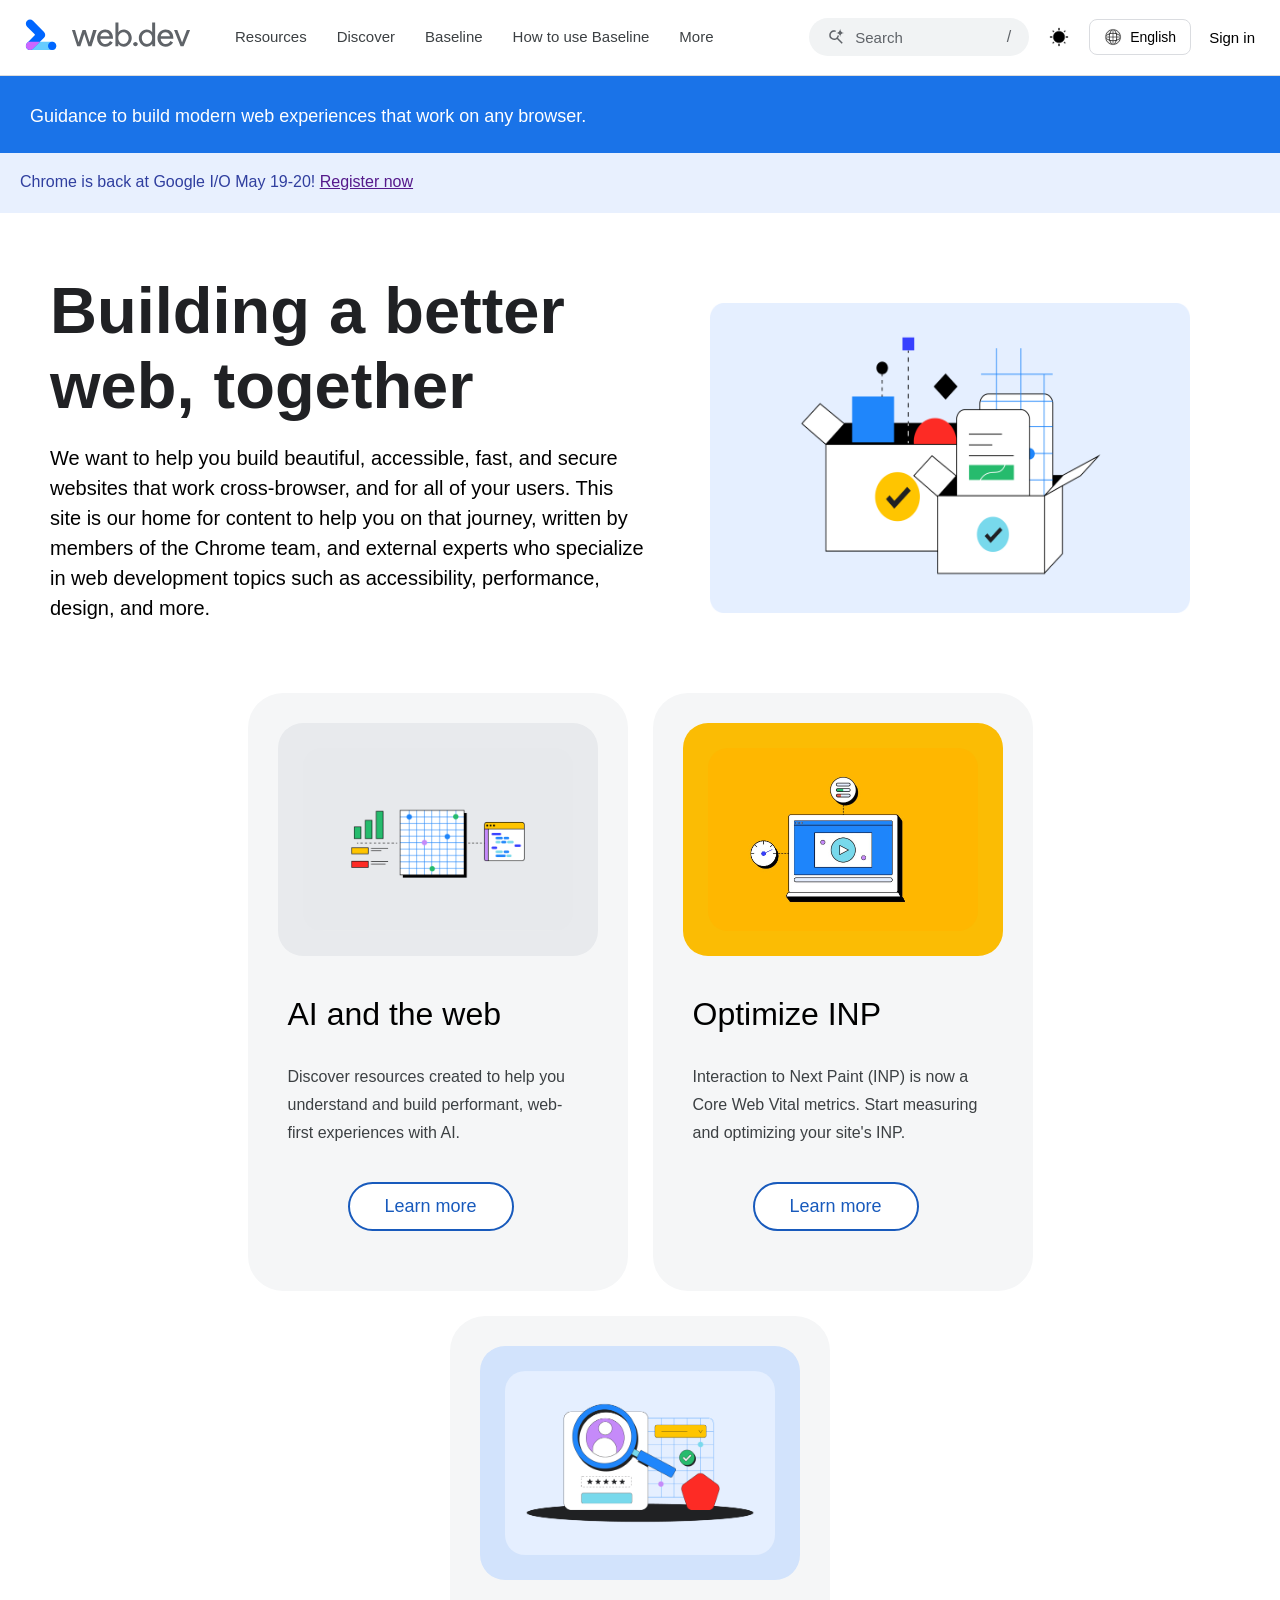
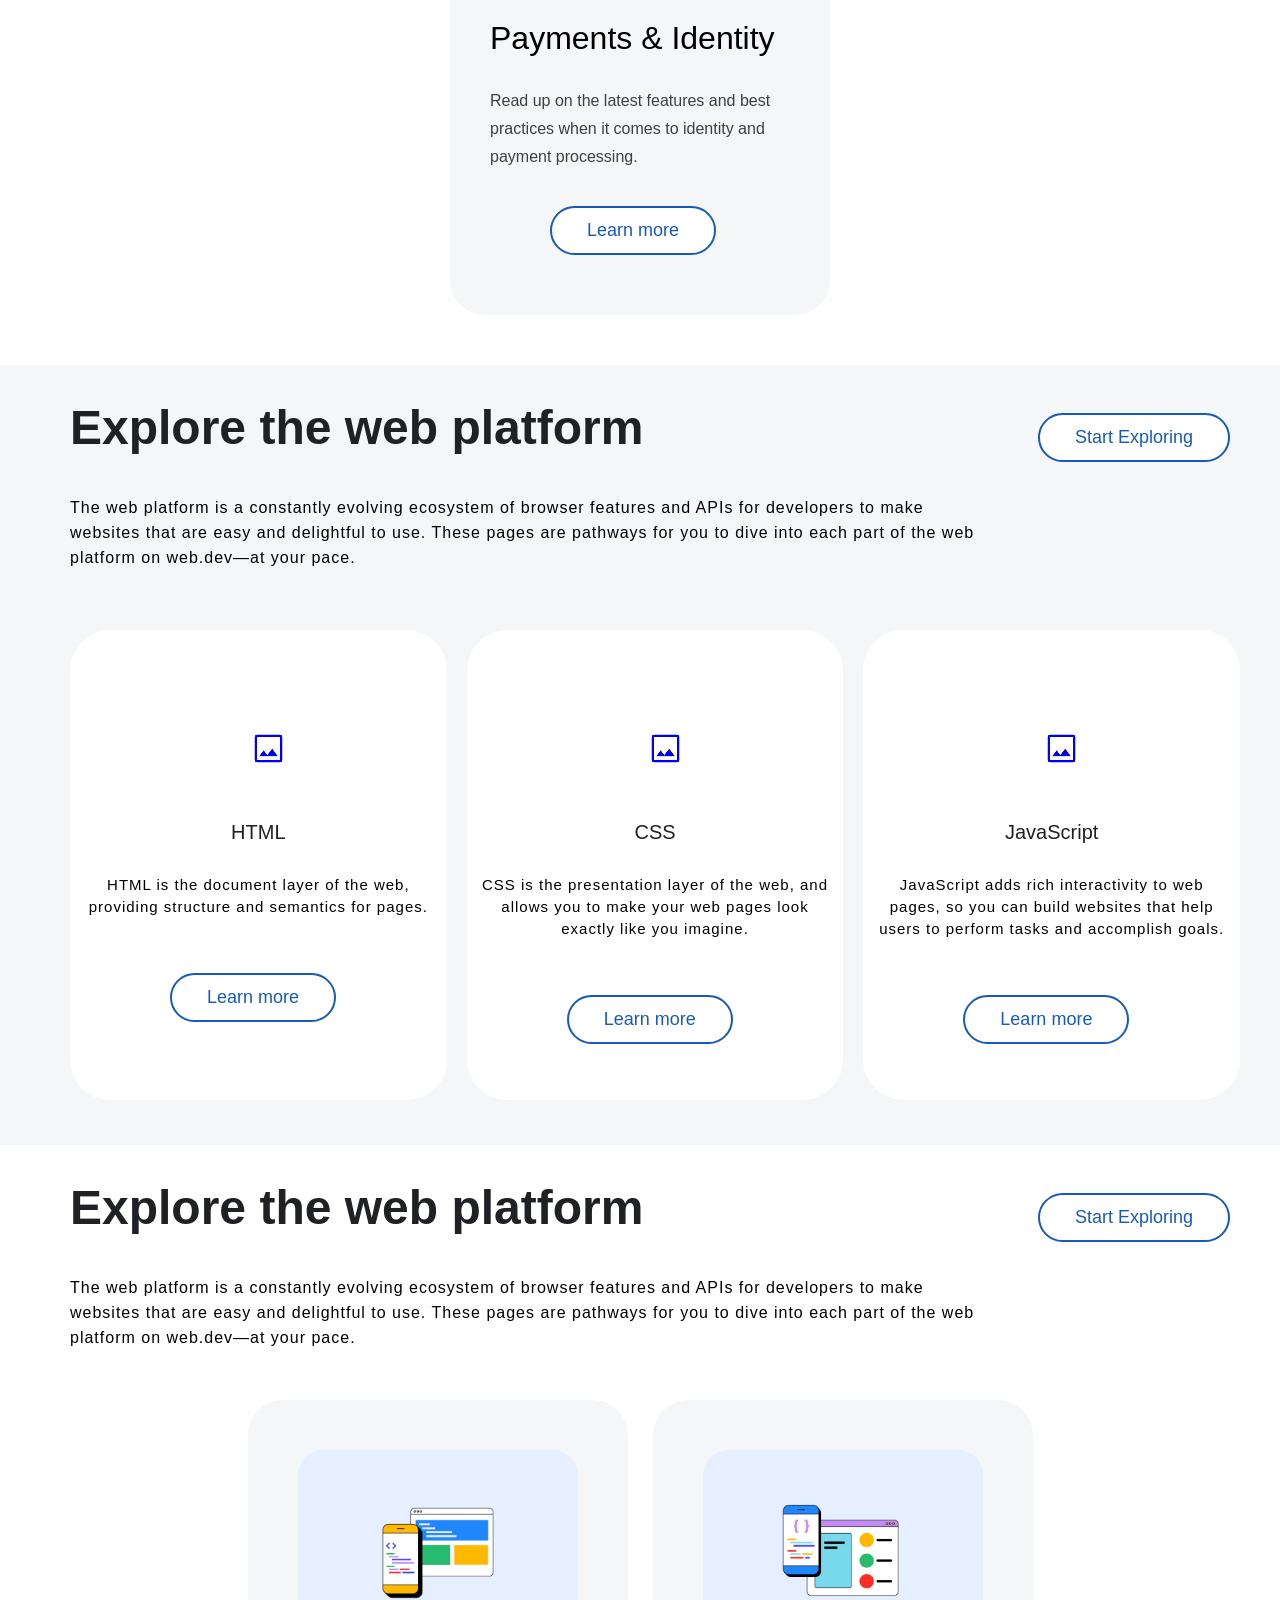
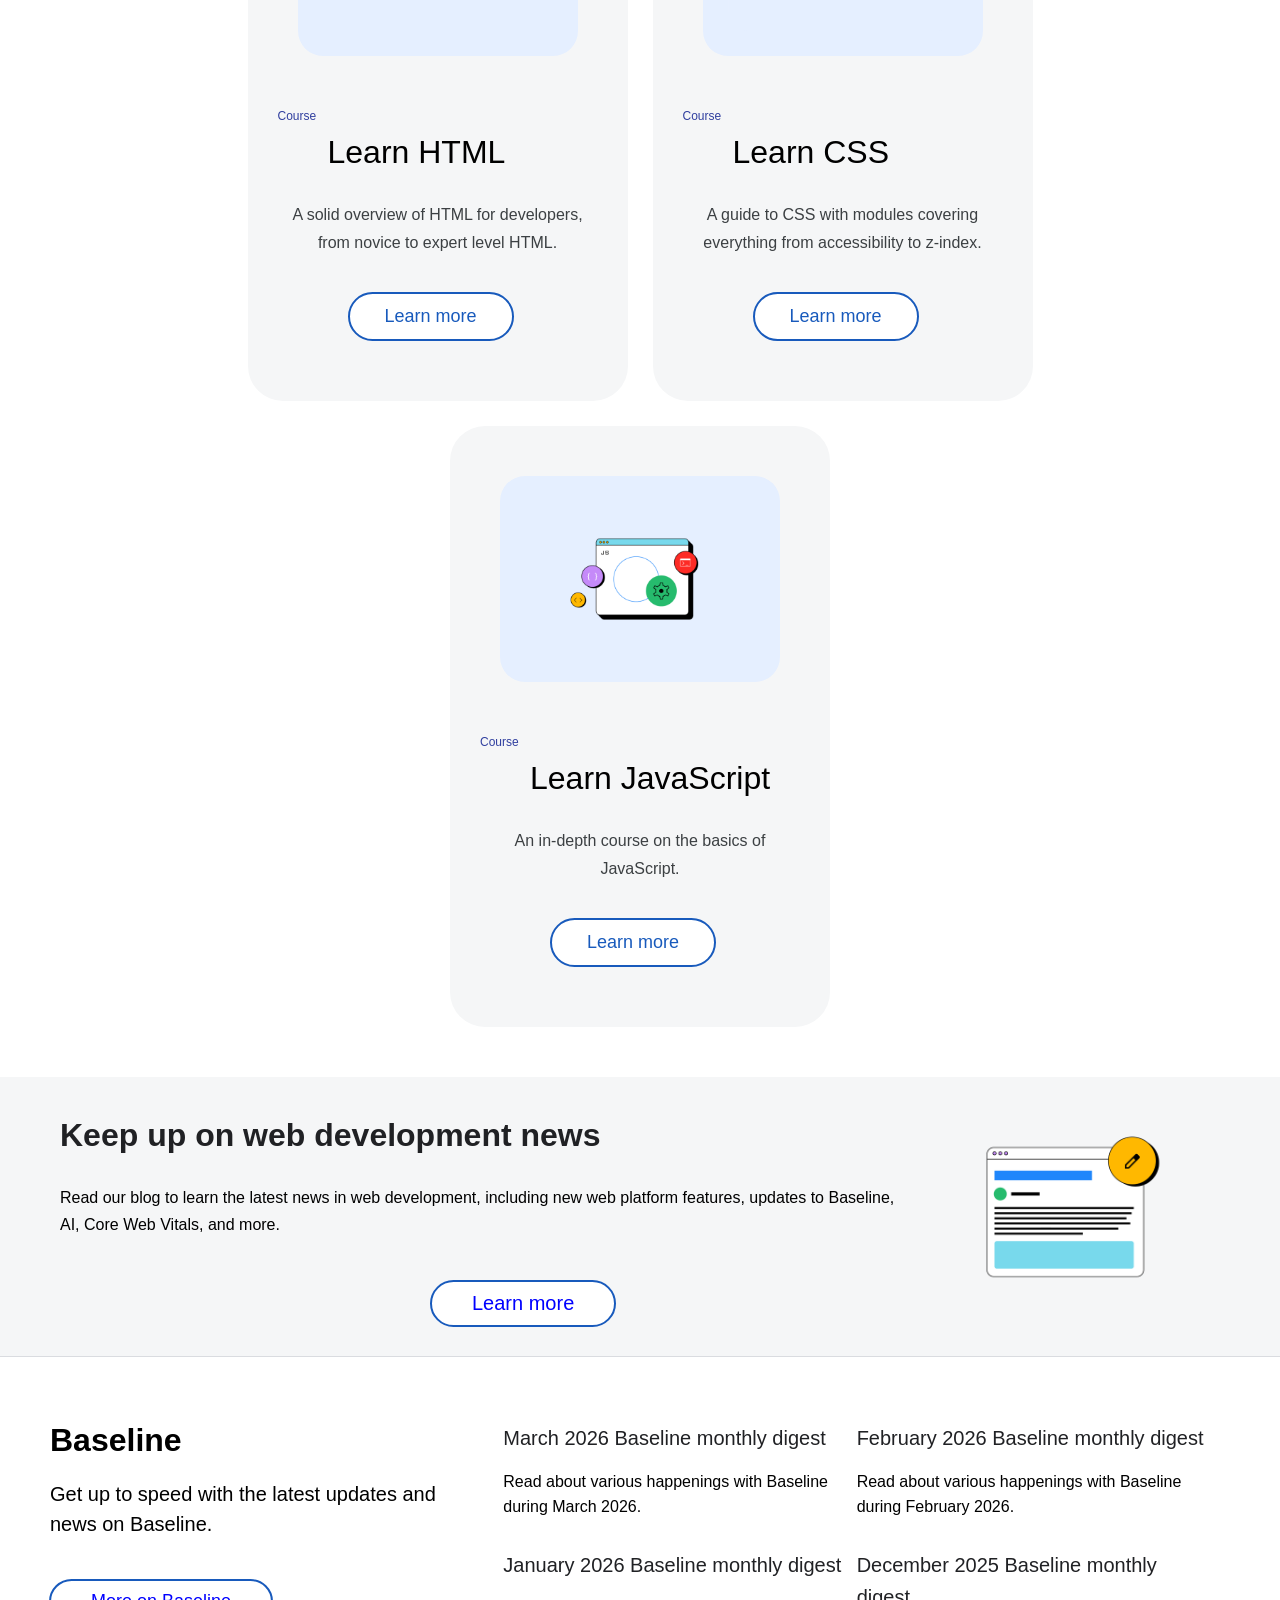
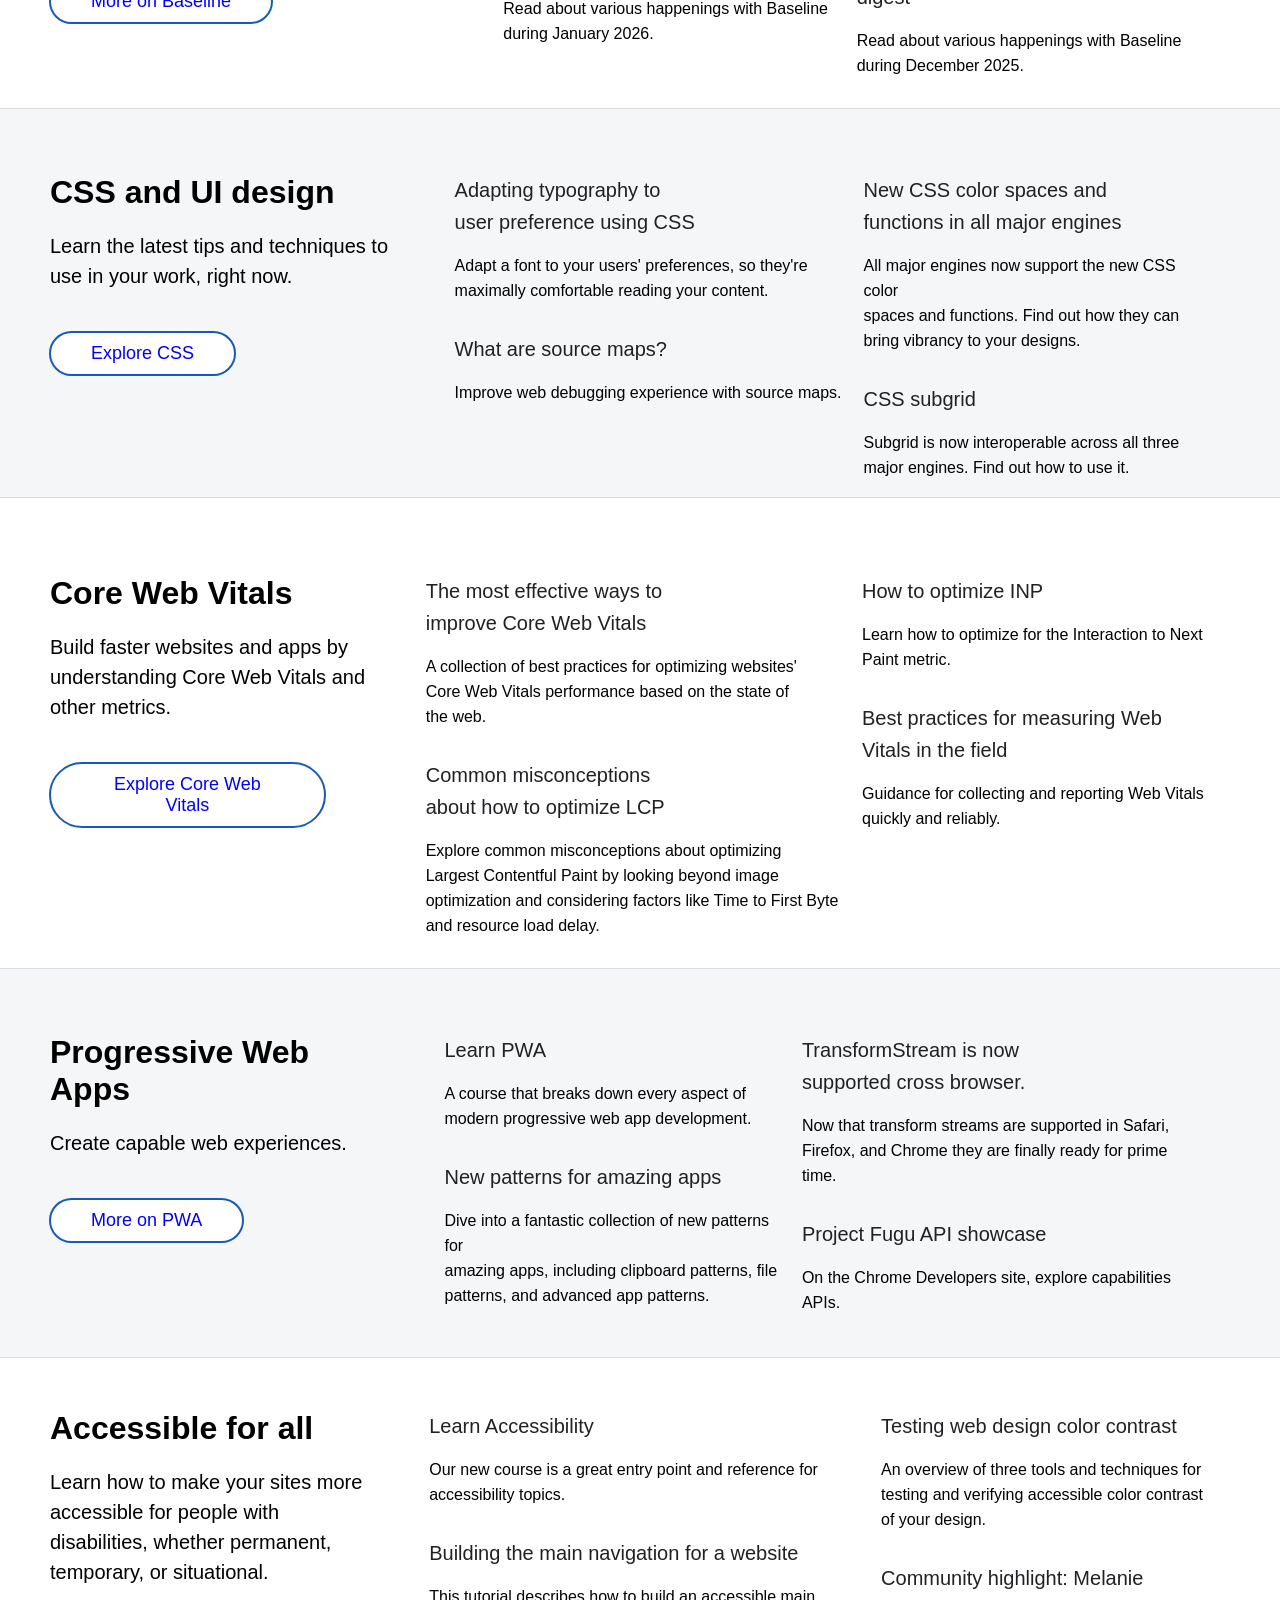
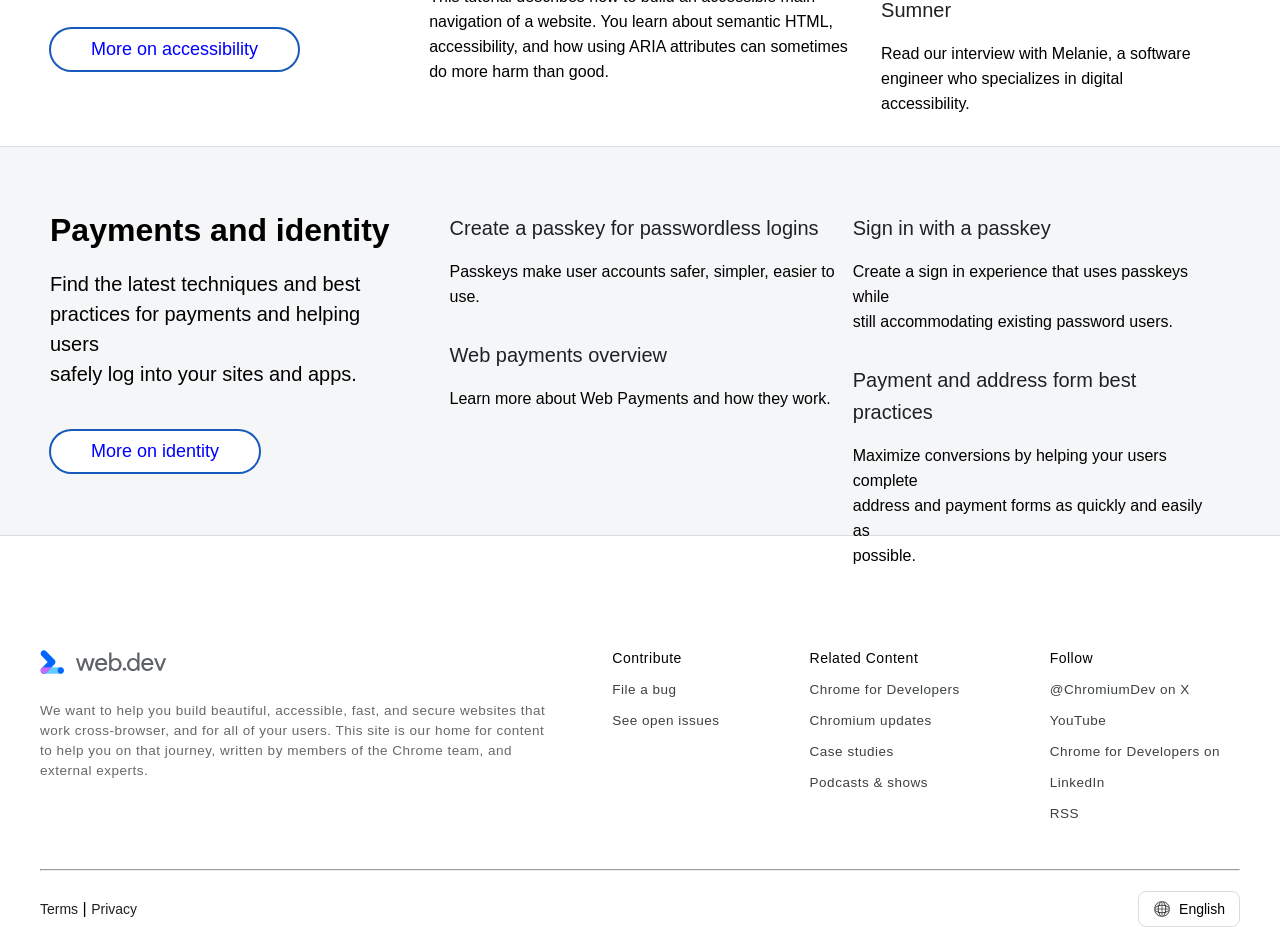
==== index.html @ a2627e52 "this is my web.dev clone" ====
<!DOCTYPE html>
<html lang="en">

<head>
    <meta charset="UTF-8">
    <meta name="viewport" content="width=device-width, initial-scale=1.0">
    <title>web.dev</title>
    <link rel="stylesheet" href="style.css">
    <link rel="shortcut icon" href="Image/favicon.png" type="image/x-icon">
    <link rel="preconnect" href="https://fonts.googleapis.com">
    <link rel="preconnect" href="https://fonts.gstatic.com" crossorigin>
    <link
        href="https://fonts.googleapis.com/css2?family=ABeeZee:ital@0;1&family=Fira+Sans:ital,wght@0,100;0,200;0,300;0,400;0,500;0,600;0,700;0,800;0,900;1,100;1,200;1,300;1,400;1,500;1,600;1,700;1,800;1,900&family=Google+Sans:ital,opsz,wght@0,17..18,400..700;1,17..18,400..700&family=Matemasie&family=Roboto:ital,wght@0,100;0,300;0,400;0,500;0,700;0,900;1,100;1,300;1,400;1,500;1,700;1,900&display=swap"
        rel="stylesheet">
</head>

<body>
    <nav class="nav-bar">

        <div class="logo">
            <img src="Image/web.dev.svg" alt="">
        </div>

        <ul class="nav-link">
            <li><a href="">Resources</a></li>
            <li><a href="">Discover</a></li>
            <li><a href="">Baseline</a></li>
            <li><a href="">How to use Baseline</a></li>
            <li><a href="">More</a></li>
        </ul>

        <div class="right-nav">

            <div class="nav-search">
                <img src="Image/svgexport-1.svg" alt="">
                <p>Search</p>
                <span>/</span>
            </div>

            <img src="Image/OIP.webp" alt="" class="weather">

            <button class="nav-button">
                <img src="Image/download.webp" alt="">
                <p>English</p>
            </button>

            <p class="sign-up">Sign in</p>

        </div>

    </nav>

    <div class="section1-a">
        <p>Guidance to build modern web experiences that work on any browser.</p>
    </div>
    <div class="section1-b">
        <p>Chrome is back at Google I/O May 19-20! <a href="">Register now</a></p>
    </div>

    <div class="container">
        <div class="study">
            <h1>Building a better <br> web, together</h1>
            <p>We want to help you build beautiful, accessible, fast, and secure <br>websites that work cross-browser,
                and for all of your users. This <br>site is our home for content to help you on that journey, written by
                <br>members of the Chrome team, and external experts who specialize <br>in web development topics such
                as accessibility, performance, <br> design, and more.
            </p>
        </div>

        <img src="Image/home-blue_2880.png" alt="">
    </div>

    <div class="Section1-card">

        <div class="card">

            <div class="img-box">
                <img src="Image/ai-feature_1440.png" alt="">
            </div>

            <h3>
                <a href="">AI and the web</a>
            </h3>

            <p>
                Discover resources created to help you understand and build performant,
                web-first experiences with AI.
            </p>

            <button class="btn">
                <a href="">Learn more</a>
            </button>

        </div>


        <div class="card">

            <div class="img-box yellow">
                <img src="Image/inp-icon-only_1920.jpg" alt="">
            </div>

            <h3>
                <a href="">Optimize INP</a>
            </h3>

            <p>
                Interaction to Next Paint (INP) is now a Core Web Vital metrics.
                Start measuring and optimizing your site's INP.
            </p>

            <button class="btn">
                <a href="">Learn more</a>
            </button>

        </div>


        <div class="card">

            <div class="img-box blue">
                <img src="Image/hero-identity_1920.png" alt="">
            </div>

            <h3>
                <a href="">Payments & Identity</a>
            </h3>

            <p>
                Read up on the latest features and best practices when it comes
                to identity and payment processing.
            </p>

            <button class="btn">
                <a href="">Learn more</a>
            </button>

        </div>

    </div>

    <div class="Section2-bg">
        <div class="Section2-first">
            <div class="first-content">
                <h2>Explore the web platform</h2>
            </div>
            <div><button class="btn"><a href="">Start Exploring</a></button></div>
        </div>
        <p>The web platform is a constantly evolving ecosystem of browser features and APIs for developers to make <br>
            websites that are easy and delightful to use. These pages are pathways for you to dive into each part of the
            web <br> platform on web.dev—at your pace.</p>

        <div class="Section2-second">
            <div class="sec2-Card"><img src="Image/image_37dp_0000F5_FILL0_wght400_GRAD0_opsz40.png" alt="">
                <h3 class="h3">HTML</h3>
                <div class="paragraph">
                    HTML is the document layer of the web,<br> providing structure and semantics for pages.
                </div>
                <button class="btn"><a href="">Learn more</a></button>
            </div>
            <div class="sec2-Card"><img src="Image/image_37dp_0000F5_FILL0_wght400_GRAD0_opsz40.png" alt="">
                <h3>CSS</h3>
                <div class="paragraph">
                    CSS is the presentation layer of the web, and <br>allows you to make your web pages look <br>exactly
                    like you imagine.

                </div>

                <button class="btn"><a href="">Learn more</a></button>
            </div>
            <div class="sec2-Card"><img src="Image/image_37dp_0000F5_FILL0_wght400_GRAD0_opsz40.png" alt="">
                <h3>
                    JavaScript
                </h3>
                <div class="paragraph"> JavaScript adds rich interactivity to web <br>pages, so you can build websites
                    that help <br>users to perform tasks and accomplish goals.</div>
                <button class="btn"><a href="">Learn more</a></button>
            </div>
        </div>
    </div>

    <div class="Section3">
        <div class="Section3-first">
            <div class="second-content">
                <h2>Explore the web platform</h2>
            </div>
            <div><button class="btn"><a href="">Start Exploring</a></button></div>
        </div>
        <p>The web platform is a constantly evolving ecosystem of browser features and APIs for developers to make <br>
            websites that are easy and delightful to use. These pages are pathways for you to dive into each part of the
            web <br> platform on web.dev—at your pace.</p>
    </div>

    <div class="Section3-card">

        <div class="card1">

            <div class="img-box1">
                <img src="Image/card_1920 (2).png" alt="">
            </div>
            <a class="course">Course</a>

            <h3>
                <a href="">Learn HTML</a>
            </h3>

            <p>
                A solid overview of HTML for developers, from novice to expert level HTML.
            </p>

            <button class="btn">
                <a href="">Learn more</a>
            </button>

        </div>


        <div class="card1">

            <div class="img-box1 yellow">
                <img src="Image/card_1920.png" alt="">
            </div>
            <a class="course">Course</a>

            <h3>
                <a href="">Learn CSS</a>
            </h3>

            <p>
                A guide to CSS with modules covering everything from accessibility to z-index.
            </p>

            <button class="btn">
                <a href="">Learn more</a>
            </button>

        </div>


        <div class="card1">


            <div class="img-box1 blue">
                <img src="Image/card_1920 (1).png" alt="">
            </div>
            <a class="course">Course</a>
            <h3>
                <a href="">Learn JavaScript</a>
            </h3>

            <p>
                An in-depth course on the basics of JavaScript.
            </p>

            <button class="btn">
                <a href="">Learn more</a>
            </button>

        </div>

    </div>

    <div class="section4-bg">
        <div>
            <h3>Keep up on web development news</h3>
        </div>

        <div class="section4">
            <p>Read our blog to learn the latest news in web development, including new web platform features, updates
                to Baseline, AI, Core Web Vitals, and more.

            </p>
            <img src="Image/blog-header_1920.png" alt="">

        </div>

        <button class="button"><a href="">Learn more</a></button>

    </div>

    <div class="section5">
        <div class="sub-sec5">
            <h2>Baseline</h2>
            <p>Get up to speed with the latest updates and news on Baseline.</p>
            <button class="sec5-btn"><a href="">More on Baseline</a></button>
        </div>

        <div class="side-section5">
            <div>
                <span class="side-content">
                    <h3>
                        <a>March 2026 Baseline monthly digest</a>
                    </h3>
                    <p>
                        Read about various happenings with Baseline during March 2026.
                    </p>
                </span>
                <span class="side-content">
                    <h3><a>January 2026 Baseline monthly digest</a></h3>
                    <p>Read about various happenings with Baseline during January 2026.</p>
                </span>
            </div>
            <div>
                <span class="side-content">
                    <h3>
                        <a>February 2026 Baseline monthly digest</a>
                    </h3>
                    <p>
                        Read about various happenings with Baseline during February 2026.
                    </p>
                </span>

                <span class="side-content">
                    <h3>
                        <a>December 2025 Baseline monthly digest</a>
                    </h3>
                    <p>Read about various happenings with Baseline during December 2025.</p>
                </span>
            </div>
        </div>
    </div>

    <div class="section5-bg">
        <div class="section5">
            <div class="sub-sec5">
                <h2>CSS and UI design</h2>
                <p>Learn the latest tips and techniques to use in your work, right now.</p>
                <button class="sec5-btn"><a href="">Explore CSS</a></button>
            </div>

            <div class="side-section5">
                <div>
                    <span class="side-content">
                        <h3>
                            <a>Adapting typography to <br>user preference using CSS</a>
                        </h3>
                        <p>
                            Adapt a font to your users' preferences, so they're maximally comfortable reading your
                            content.
                        </p>
                    </span>
                    <span class="side-content">
                        <h3><a>What are source maps?</a></h3>
                        <p>Improve web debugging experience with source maps.</p>
                    </span>
                </div>
                <div>
                    <span class="side-content">
                        <h3>
                            <a>New CSS color spaces and <br>functions in all major engines</a>
                        </h3>
                        <p>
                            All major engines now support the new CSS color <br> spaces and functions. Find out how they
                            can bring vibrancy to your designs.
                        </p>
                    </span>

                    <span class="side-content">
                        <h3>
                            <a>CSS subgrid</a>
                        </h3>
                        <p>Subgrid is now interoperable across all three major engines. Find out how to use it.</p>
                    </span>
                </div>
            </div>
        </div>

        <div class="section5">
            <div class="sub-sec5">
                <h2>Core Web Vitals</h2>
                <p>Build faster websites and apps by <br>understanding Core Web Vitals and other metrics.</p>
                <button class="sec5-btn"><a href="">Explore Core Web Vitals</a></button>
            </div>

            <div class="side-section5">
                <div>
                    <span class="side-content">
                        <h3>
                            <a>The most effective ways to <br> improve Core Web Vitals</a>
                        </h3>
                        <p>
                            A collection of best practices for optimizing websites' <br> Core Web Vitals performance
                            based on
                            the state of <br>the web.
                        </p>
                    </span>
                    <span class="side-content">
                        <h3><a>Common misconceptions <br> about how to optimize LCP</a></h3>
                        <p>Explore common misconceptions about optimizing <br> Largest Contentful Paint by looking
                            beyond
                            image <br> optimization and considering factors like Time to First Byte and resource load
                            delay.
                        </p>
                    </span>
                </div>
                <div>
                    <span class="side-content">
                        <h3>
                            <a>How to optimize INP</a>
                        </h3>
                        <p>
                            Learn how to optimize for the Interaction to Next Paint metric.
                        </p>
                    </span>

                    <span class="side-content">
                        <h3>
                            <a>Best practices for measuring Web Vitals in the field</a>
                        </h3>
                        <p>Guidance for collecting and reporting Web Vitals quickly and reliably.</p>
                    </span>
                </div>
            </div>
        </div>


        <div class="section5-bg">
            <div class="section5">
                <div class="sub-sec5">
                    <h2>Progressive Web Apps</h2>
                    <p>Create capable web experiences.</p>
                    <button class="sec5-btn"><a href="">More on PWA</a></button>
                </div>

                <div class="side-section5">
                    <div>
                        <span class="side-content">
                            <h3>
                                <a>Learn PWA</a>
                            </h3>
                            <p>
                                A course that breaks down every aspect of <br>modern progressive web app development.
                            </p>
                        </span>
                        <span class="side-content">
                            <h3><a>New patterns for amazing apps</a></h3>
                            <p>Dive into a fantastic collection of new patterns for <br>amazing apps, including
                                clipboard patterns, file <br>patterns, and advanced app patterns.</p>
                        </span>
                    </div>
                    <div>
                        <span class="side-content">
                            <h3>
                                <a>TransformStream is now <br>supported cross browser.</a>
                            </h3>
                            <p>
                                Now that transform streams are supported in Safari, <br>Firefox, and Chrome they are
                                finally ready for prime <br>time.
                            </p>
                        </span>

                        <span class="side-content">
                            <h3>
                                <a>Project Fugu API showcase</a>
                            </h3>
                            <p>On the Chrome Developers site, explore capabilities APIs.</p>
                        </span>
                    </div>
                </div>
            </div>



            <div class="section5">
                <div class="sub-sec5">
                    <h2>Accessible for all</h2>
                    <p>Learn how to make your sites more <br>accessible for people with disabilities, whether permanent,
                        temporary, or situational.</p>
                    <button class="sec5-btn"><a href="">More on accessibility</a></button>
                </div>

                <div class="side-section5">
                    <div>
                        <span class="side-content">
                            <h3>
                                <a>Learn Accessibility</a>
                            </h3>
                            <p>
                                Our new course is a great entry point and reference for <br> accessibility topics.
                            </p>
                        </span>
                        <span class="side-content">
                            <h3>
                                <a>Building the main navigation for a website</a>
                            </h3>
                            <p>This tutorial describes how to build an accessible main <br>navigation of a website. You
                                learn about semantic HTML, accessibility, and how using ARIA attributes can sometimes do
                                more harm than good.
                            </p>
                        </span>
                    </div>
                    <div>
                        <span class="side-content">
                            <h3>
                                <a>Testing web design color contrast</a>
                            </h3>
                            <p>
                                An overview of three tools and techniques for testing and verifying accessible color
                                contrast of your design.
                            </p>
                        </span>

                        <span class="side-content">
                            <h3>
                                <a>Community highlight: Melanie Sumner</a>
                            </h3>
                            <p>Read our interview with Melanie, a software engineer who specializes in digital
                                accessibility.</p>
                        </span>
                    </div>
                </div>
            </div>




            <div class="section5-bg">
                <div class="section5">
                    <div class="sub-sec5">
                        <h2>Payments and identity</h2>
                        <p>Find the latest techniques and best <br>practices for payments and helping users <br>safely
                            log into your sites and apps.</p>
                        <button class="sec5-btn"><a href="">More on identity</a></button>
                    </div>

                    <div class="side-section5">
                        <div>
                            <span class="side-content">
                                <h3>
                                    <a>Create a passkey for passwordless logins</a>
                                </h3>
                                <p>
                                    Passkeys make user accounts safer, simpler, easier to use.
                                </p>
                            </span>
                            <span class="side-content">
                                <h3><a>Web payments overview</a></h3>
                                <p>Learn more about Web Payments and how they work.</p>
                            </span>
                        </div>
                        <div>
                            <span class="side-content">
                                <h3>
                                    <a>Sign in with a passkey</a>
                                </h3>
                                <p>
                                    Create a sign in experience that uses passkeys while <br>still accommodating
                                    existing password users.
                                </p>
                            </span>

                            <span class="side-content">
                                <h3>
                                    <a>Payment and address form best practices</a>
                                </h3>
                                <p>Maximize conversions by helping your users complete <br>address and payment forms as
                                    quickly and easily as <br>possible.</p>
                            </span>
                        </div>
                    </div>
                </div>

                <!-- <header>
        <h2>
            Developer Newsletter
        </h2>
        <div>
            Get the latest news, techniques and updates straight to your inbox.
        </div>
   </header> -->


                <footer class="footer">
                    <div class="left">
                        <img src="Image/web.dev.svg" alt="" width="130px">
                        <p>We want to help you build beautiful, accessible, fast, and secure websites that <br> work
                            cross-browser, and for all of your users. This site is our home for content <br> to help you
                            on that journey, written by members of the Chrome team, and <br> external experts.</p>
                    </div>
                    <div class="right">
                        <div>
                            <h3>Contribute</h3>
                            <li><a href="">File a bug</a></li>
                            <li><a href="">See open issues</a></li>
                        </div>
                        <div>
                            <h3>
                                Related Content
                            </h3>
                            <li><a href="">Chrome for Developers</a></li>
                            <li><a href="">Chromium updates</a></li>
                            <li><a href="">Case studies</a></li>
                            <li><a href="">Podcasts & shows</a></li>
                        </div>
                        <div>
                            <h3>
                                Follow
                            </h3>
                            <li><a href="">@ChromiumDev on X</a></li>
                            <li><a href="">YouTube</a></li>
                            <li><a href="">Chrome for Developers on <br>LinkedIn</a></li>
                            <li><a href="">RSS</a></li>
                        </div>
                    </div>
                </footer>
                <div class="line">
                    <hr>
                </div>


                <footer class="sub-foot">
                    <div class="sub-left">
                        <p>
                            <a href="">Terms</a> | <a href="">Privacy</a>
                        </p>
                    </div>
                    <div>
                        <div class="main-button">
                            <button class="nav-button">
                                <img src="Image/download.webp" alt="" width="30px" height="30px">
                                <p>English</p>
                            </button>
                        </div>
                </footer>
</body>

</html>
---- style.css ----
*{
    margin: 0;
    padding: 0;
    box-sizing: border-box;
    /* font-family: Google Sans, sans-serif; */
}
body{
    width: 100%;
    overflow-x: hidden;
    font-family: Arial, Helvetica, sans-serif;
}



.nav-bar{
    display: flex;
    align-items: center;
    justify-content: space-between;
    padding: 10px 25px;
    background-color: white;
    border-bottom: 1px solid #ddd;
}

.logo img{
    width: 170px;
}

.nav-link{
    display: flex;
    list-style: none;
    gap: 30px;
    margin-left: 40px;
}

.nav-link li a{
    text-decoration: none;
    color: #3c4043;
    font-size: 15px;
}

.nav-link li a:hover{
    color: black;
}

.right-nav{
    display: flex;
    align-items: center;
    gap: 18px;
    margin-left: auto;
}

.nav-search{
    display: flex;
    align-items: center;
    gap: 10px;
    background-color: #f1f3f4;
    padding: 10px 18px;
    border-radius: 40px;
    width: 220px;
}

.nav-search img{
    width: 18px;
}

.nav-search p{
    color: #5f6368;
    font-size: 15px;
}

.nav-search span{
    margin-left: auto;
    color: #5f6368;
}

.weather{
    width: 24px;
    height: 24px;
    cursor: pointer;
}

.nav-button{
    display: flex;
    align-items: center;
    gap: 8px;
    border: 1px solid #dadce0;
    background-color: white;
    padding: 8px 14px;
    border-radius: 8px;
    cursor: pointer;
}

.nav-button img{
    width: 18px;
    height: 18px;
}

.nav-button p{
    font-size: 14px;
}

.sign-up{
    font-size: 15px;
    text-align: center;
    cursor: pointer;
}

.section1-a{
    width: 100%;
    height: 77px;
    background-color: #1a73e8;
    font-size: 18px;
    padding: 30px;
    color: white;
}
.section1-b{
     width: 100%;
    height: 60px;
    background-color: #e8f0fe;
    /* font-size: 18px; */
    padding: 20px;
    color: #303f9f;
}

.container{
    display: flex;
    justify-content: space-between;
    padding: 20px 50px;
    /* gap: 40px; */
    margin-top: 40px;
}

.study h1{
    font-size: 65px;
    padding-bottom: 20px;
    color: #202124;
    word-spacing: 1px ;
}
.study p{
    font-size: 20px;
    line-height: 1.5;
}
.container img{
    width: 530px;
    height:310px ;
    padding-left: 10px;
    padding-right: 40px;
    margin-top: 30px;
}
.Section1-card{
    display: flex;
    justify-content: center;
    gap: 25px;
    padding: 50px;
    flex-wrap: wrap;
}

.card{
    background-color: #f5f6f7;
    width: 380px;
    border-radius: 35px;
    padding-bottom: 40px;
}

.img-box{
    background-color: #e8eaed;
    margin: 30px;
    border-radius: 25px;
    overflow: hidden;
    padding: 25px;
}

.yellow{
    background-color: #fbbc04;
}

.blue{
    background-color: #d2e3fc;
}

.img-box img{
    width: 100%;
    display: block;
    border-radius: 20px;
}

.card h3{
    font-size: 32px;
    font-weight: 500;
    padding-left: 40px;
    padding-top: 10px;
}

.card h3 a{
    text-decoration: none;
    color: black;
}

.card h3 a:hover{
    border-bottom: 4px solid black;
}

.card p{
    font-size: 16px;
    padding-left: 40px;
    padding-right: 40px;
    padding-top: 30px;
    line-height: 28px;
    color: #3c4043;
}

.btn{
background-color: white;
 font-size: 20px; 
 padding: 10px 40px; 
 margin: 20px 50px; 
 border: 2px solid #185abc; 
 border-radius: 60px; /* padding-left: 80px; */
  margin-left: 100px; /* height: 35px; */
 cursor: pointer;
}

.btn a{
    color: #185abc;
    text-decoration: none;
}

.btn:hover{
    background-color: #f1f3f4;
    border: none;
}

.Section2-bg{
    background-color: #f5f6f7;
    width: 100%;
    height: 780px;
    padding-left: 70px;
}
.Section2-first{
    display: flex;
    justify-content: space-between;
    /* margin-top: 15px; */
    align-items: center;
    
}
.first-content h2{
    font-size: 48px;
    font-weight: 700;
    color: #202124;
    margin-bottom: 40px;
    margin-top: 35px;
}
.Section2-bg p{
    font-size: 16px;
    line-height: 25px;
    letter-spacing: 1px;
}
.Section2-second{
    display: flex;
    /* justify-content: space-between; */
    padding-right: 40px;
    /* padding-left: 30px; */
    gap: 20px;
}
.sec2-Card{
    background-color: white;
    width: 500px ;
    height: 470px;
    margin-top: 60px;
    border-radius: 40px;
    
}
/* .sec2-Card a{
      border: 1px solid black;
    background-color: #f5f6f7;
    border-radius: 50px;
    width: 10px;
    height: 10px;
} */
.sec2-Card img{
    padding: 100px 50px 50px 180px;
  
}
.sec2-Card h3{
    font-size: 20px;
    font-weight: 400;
    color:#202124;
    text-align: center;
}

.paragraph{
    font-size: 15px;
    font-weight: 400;
    text-align: center;
    margin-top: 30px;
    letter-spacing: 1px;
    line-height: 22px;
    margin-bottom: 20px;
}
.Section3-first{
    display: flex;
    justify-content: space-between;
    /* margin-top: 15px; */
    align-items: center;
}
.Section3{

 padding-left: 70px;
}

.second-content h2{
    font-size: 48px;
    font-weight: 700;
    color: #202124;
    margin-bottom: 40px;
    margin-top: 35px; 
}
.Section3 p{
    font-size: 16px;
    line-height: 25px;
    letter-spacing: 1px;
}
.Card-Section{
  display: flex;
  justify-content: space-between;
  gap: 40px;
   padding: 50px;
}
.Card-Sec{
    background-color: #202124;
    width:600px ;
    height: 400px;
    border-radius: 50px;
}
.Card-Sec img{
    border-radius: 70px;
    width: 530px ;
    height:280 ;
    padding: 70px 40px 20px 170px;
}
.img{
    border-radius: 150px;
}

.section4{
    display: flex;
    justify-content: space-between;
    align-items: center;
    gap: 20px;
    margin-top: -28px;
}
.section4-bg{
    width: 100%;
    height: 280px;
    background-color: #f5f6f7;
    border-bottom: 1px solid #dadce0;
    padding-left: 60px;
    padding-right: 70px;
}
.section4 img{
    width: 310px;
    height: 170px;
}

.section4 p{
   font-size: 16px;
   line-height: 27px;
}

.section4-bg h3{
    font-size: 32px;
    font-weight: 400px;
    text-align: start;
    color: #202124;
    padding-top: 40px;

}
.button{
     background-color: white;
    font-size: 20px;
    padding: 10px 40px;
    margin: -26px 50px;
    border: 2px solid #185abc;
    border-radius: 60px;
    margin-left: 370px;
}
.button a{
    color: #0000ff;
    text-decoration: none;
}

.button:hover{
    border: none;
    background-color: whitesmoke;
}
.section5{
    display: flex;
    justify-content: space-between;
    margin-top: 65px ;
    padding-right: 70px;
    padding-left: 50px;
    justify-content: center;
    padding-bottom: -20px;
    /* gap: px; */
}
.side-section5{
    display: flex;
    gap: 12px;
    padding-left: 50px;
    /* align-items: center; */
}
.sub-sec5 h2{
    font-size: 32px;
    padding-bottom: 20px;
}

.sub-sec5 p{
    font-size: 20px;
    line-height: 30px;
    font-weight: 400px ;
    margin-right: 10px;
}

.side-content h3{
    font-size: 20px;
    font-weight: 400;
    color:#202124;
    text-decoration: none;
    padding-bottom: 15px;
    line-height:32px;
    
}

.side-content h3:hover{
    text-decoration: underline;
}
.side-content p{
    font-size: 16px;
    font-weight: 400;
    padding-bottom: 30px;
    line-height: 25px;
    align-items: center;
}
.sec5-btn{
    background-color: white;
    font-size: 18px;
    padding: 10px 40px;
    margin: 40px 50px;
    border: 2px solid #185abc;
    border-radius: 60px;
    /* padding-left: 80px; */
    margin-left: -1px;
    /* height: 35px; */
}
.sec5-btn a{
    color: #0000ff;
    text-decoration: none;
}
.sec5-btn:hover{
    border: none;
    background-color: whitesmoke;
}
.section5-bg{
    background-color: #f5f6f7;
    width: 100%;
    height: 390px;
    align-content: center;
    border-top: 1px solid #dadce0;
    border-bottom: 1px solid #dadce0;
}

.Section3-card{
    display: flex;
    justify-content: center;
    gap: 25px;
    padding: 50px;
    flex-wrap: wrap;
    /* text-align: center; */
}

.course{
    text-decoration: none;
    font-size: 12px;
    margin-top: -60px;
    color: #303f9f;
    padding-left: 30px;
    
}

.card1{
    background-color: #f5f6f7;
    width: 380px;
    border-radius: 35px;
    padding-bottom: 40px;
}

.img-box1{
    background-color: #e5efff;
    margin: 50px;
    border-radius: 25px;
    overflow: hidden;
    padding: 25px;
}

.yellow1{
    background-color: #e5efff;
}

.blue1{
    background-color: #e5efff;
}

.img-box1 img{
    width: 100%;
    display: block;
    border-radius: 20px;
}

.card1 h3{
    font-size: 32px;
    font-weight: 500;
    padding-left: 80px;
    padding-top: 10px;
}

.card1 h3 a{
    text-decoration: none;
    color: black;
}

.card1 h3 a:hover{
    border-bottom: 2px solid black;
}

.card1 p{
    font-size: 16px;
    padding-left: 40px;
    padding-right: 40px;
    padding-top: 30px;
    line-height: 28px;
    color: #3c4043;
    text-align: center;
}

.btn{
    background-color: white;
    font-size: 18px;
    padding: 12px 35px;
    margin-left: 100px;
    margin-top: 35px;
    border: 2px solid #185abc;
    border-radius: 50px;
    cursor: pointer;
}

.btn a{
    color: #185abc;
    text-decoration: none;
}

.btn:hover{
    background-color: #f1f3f4;
}

.footer{
    display: flex;
    justify-content: space-between;
    margin-top: 5px;
    padding: 40px;
}

.left p{
    font-size: 13.5px;
    font-weight: 400;
    color: #696868;
    line-height: 20px;
    letter-spacing: 0.5px;
} 
.left img{
    margin-bottom: 15px;
}
.right{
    display: flex;
    gap: 90px;
    padding-right: 20px;
    font-size: 13.5px;
    line-height: 31px;
    font-weight: 400;
    letter-spacing: 0.5px;
}

.right a{
    text-decoration: none;
    color: #3c4043;
}
.right h3{
    font-size: 14px;
    font-weight: 500;
}

.right a:hover{
    color: #1a73e8;
    text-decoration: underline;
}
.right li{
    list-style: none;
}

.line{
    padding: 0px 40px;
    color: #696868;
}

.sub-foot{
    display: flex;
    justify-content: space-between;
    margin-top: 20px;
    padding: 0px 40px;
    align-items: center;
    margin-bottom: 20px;
}
.sub-left a{
    text-decoration:none ;
    font-size: 14px;
    color: #202124;
}
.sub-left a:hover{
    text-decoration: underline;
    color: #1a73e8;
}
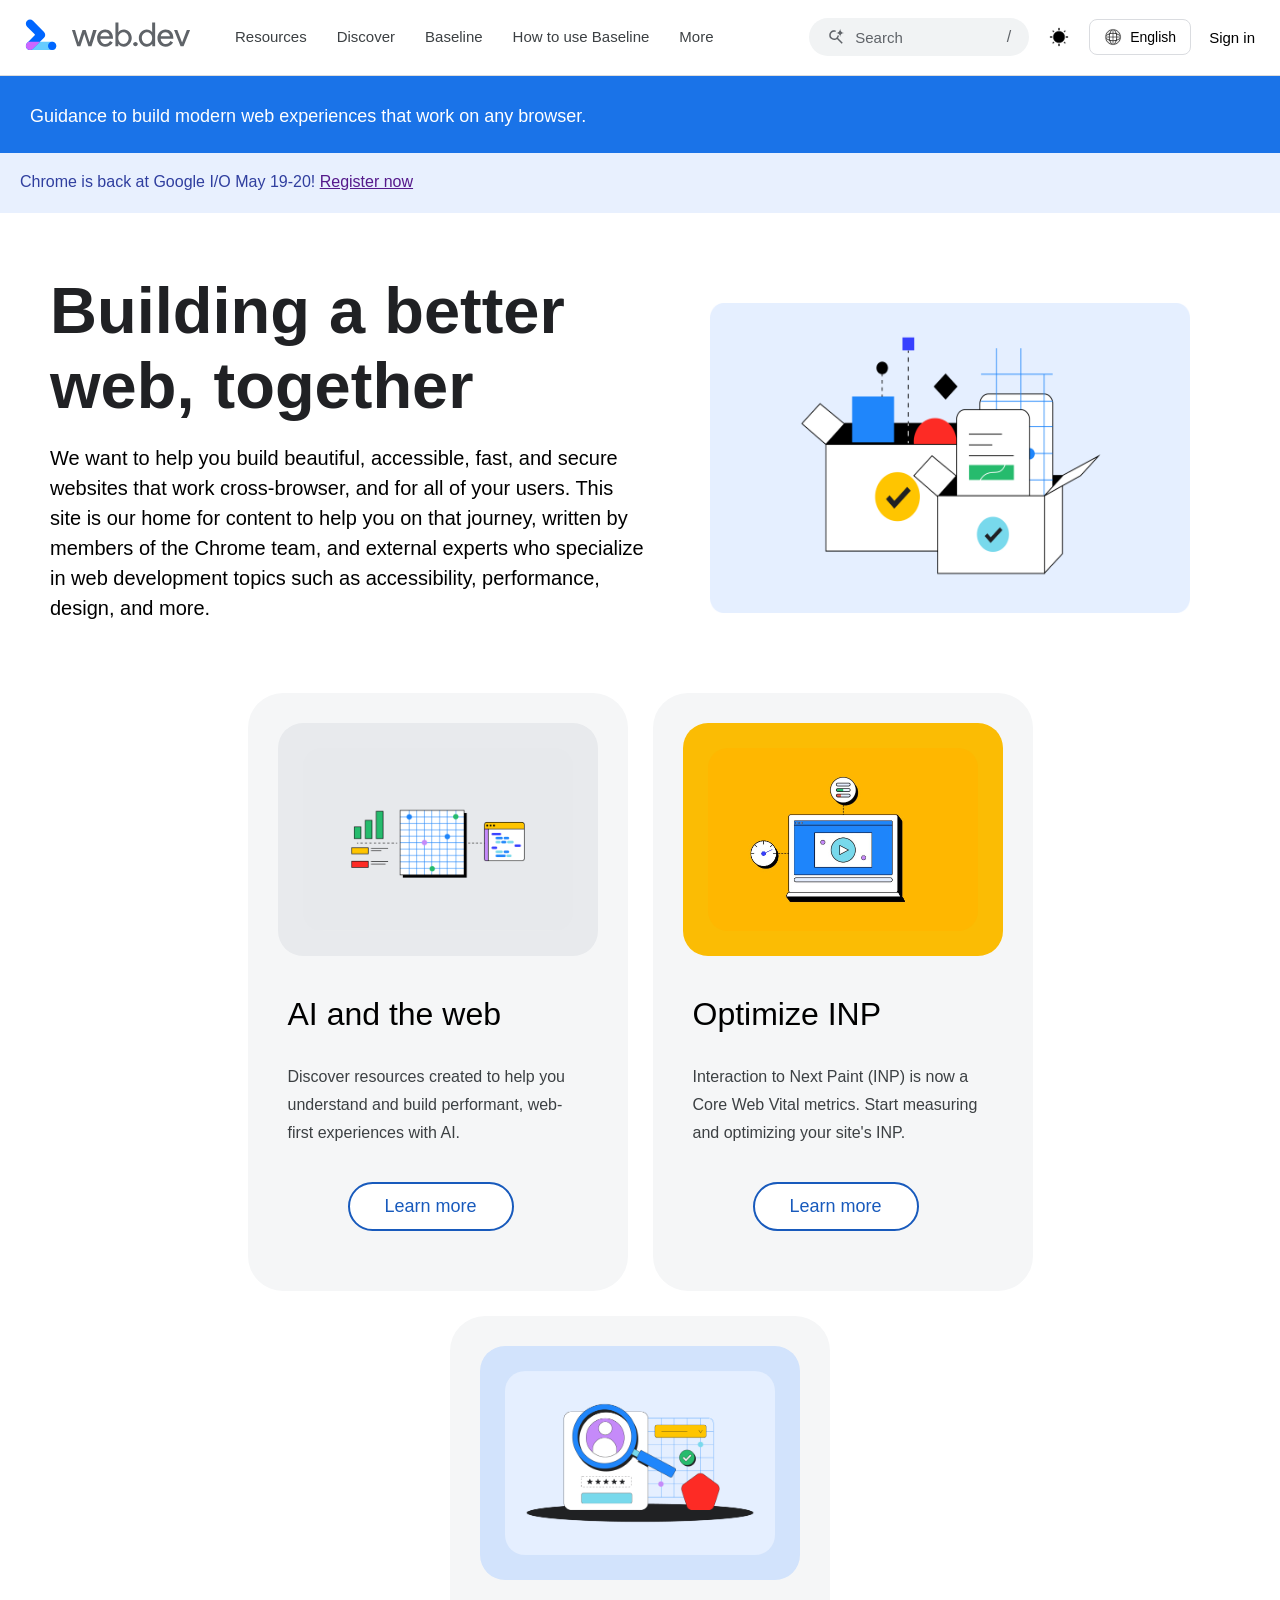
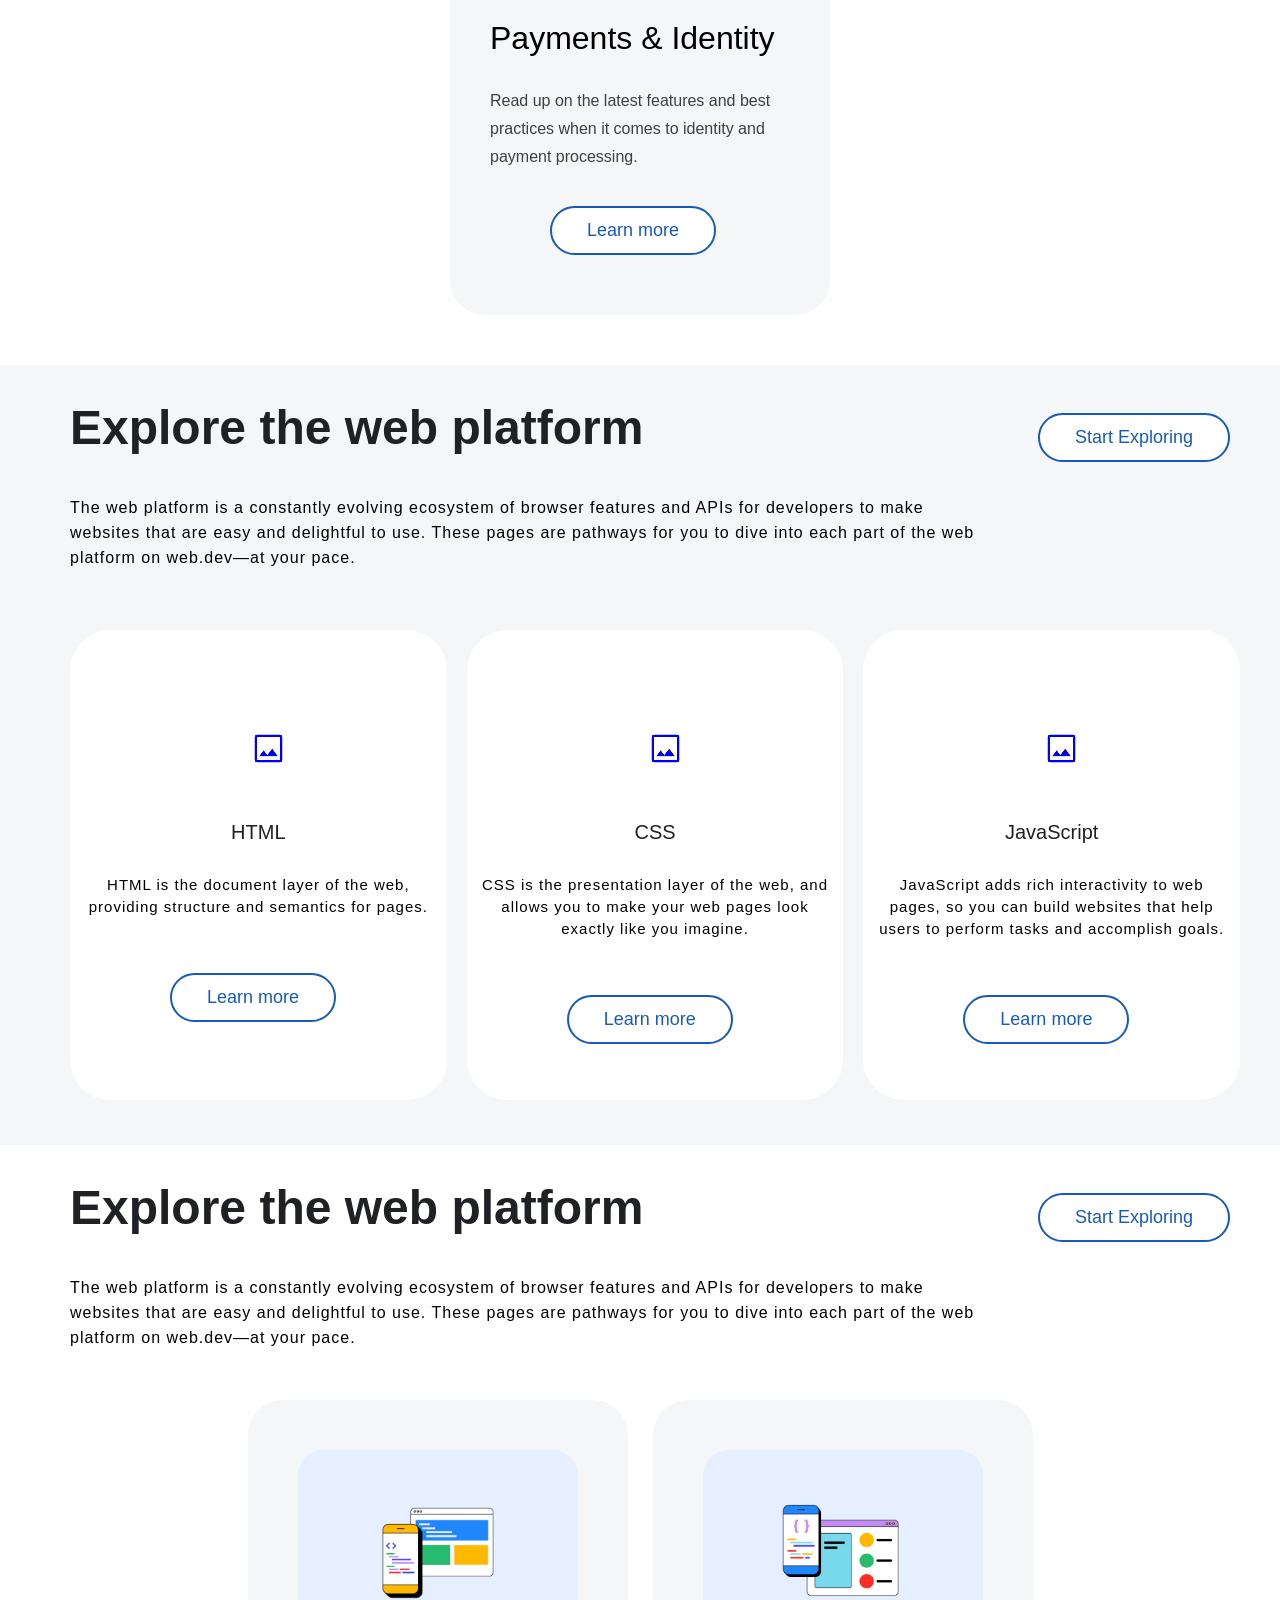
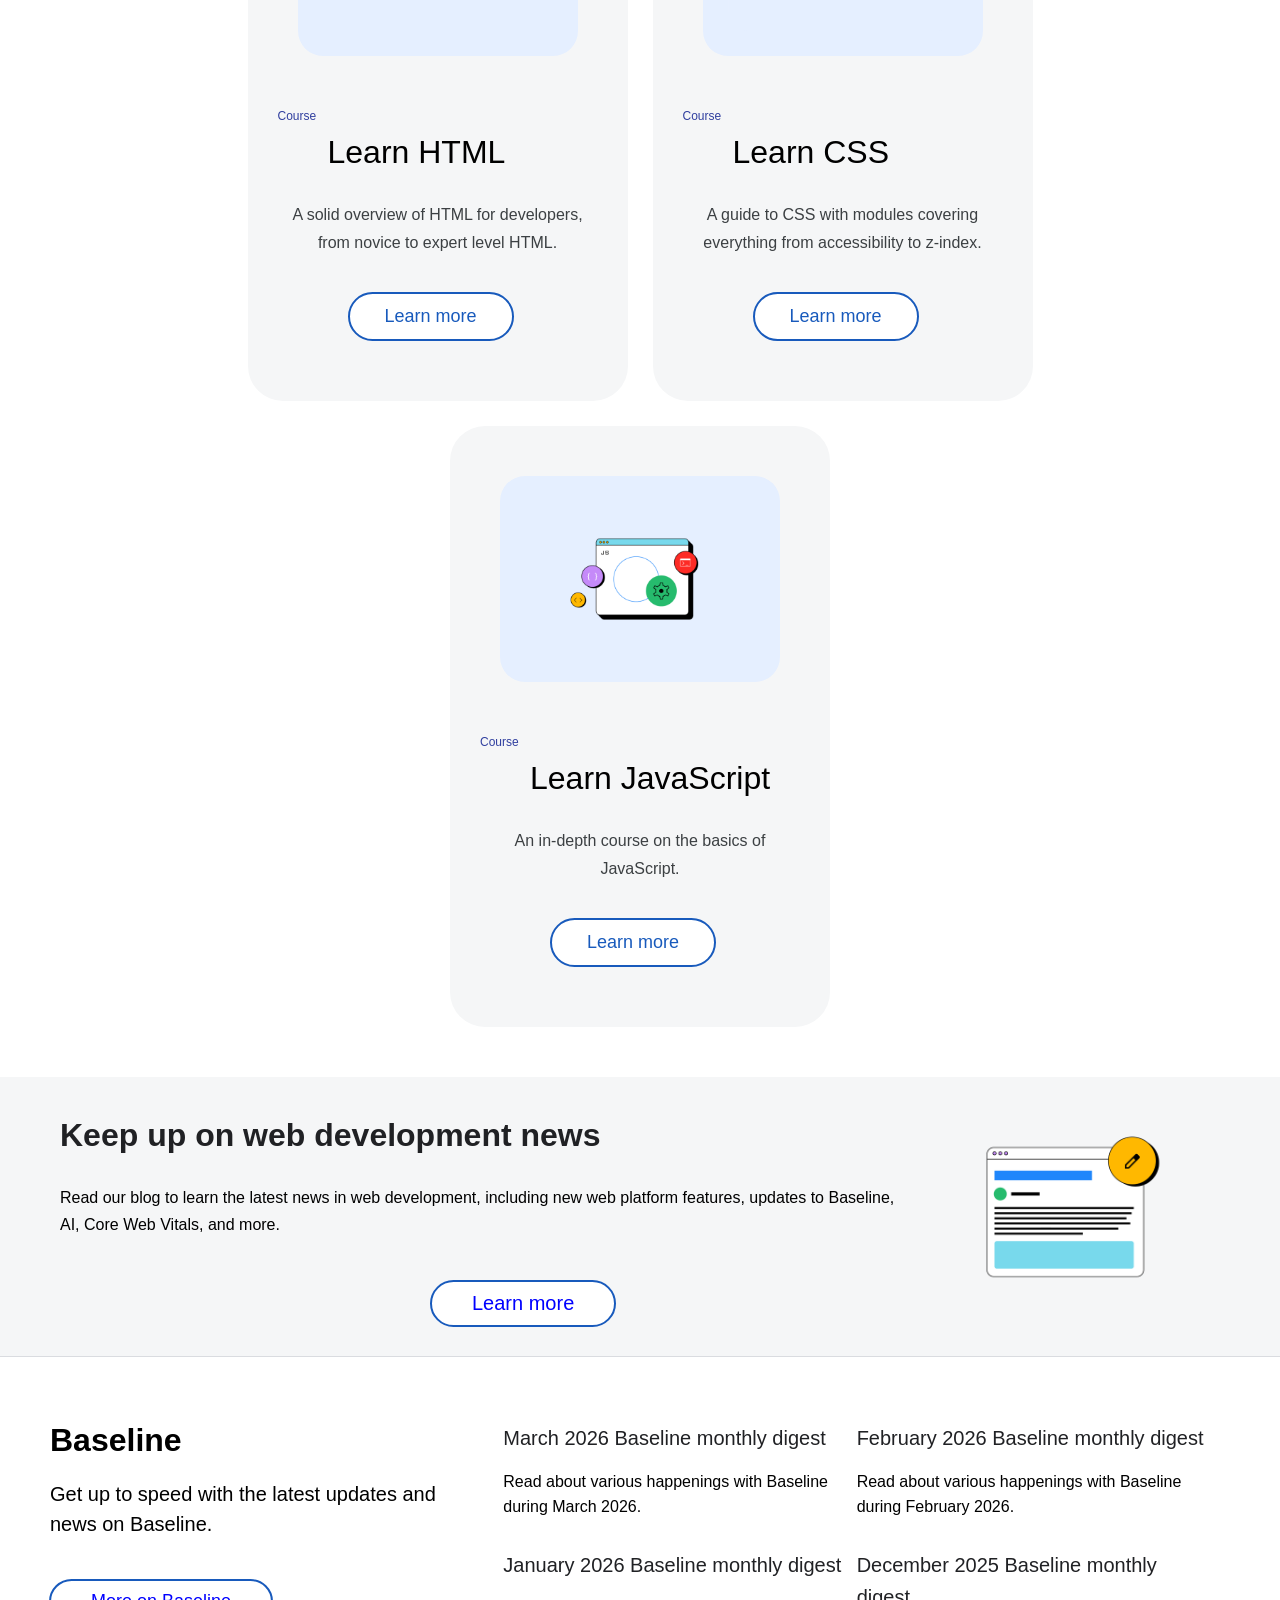
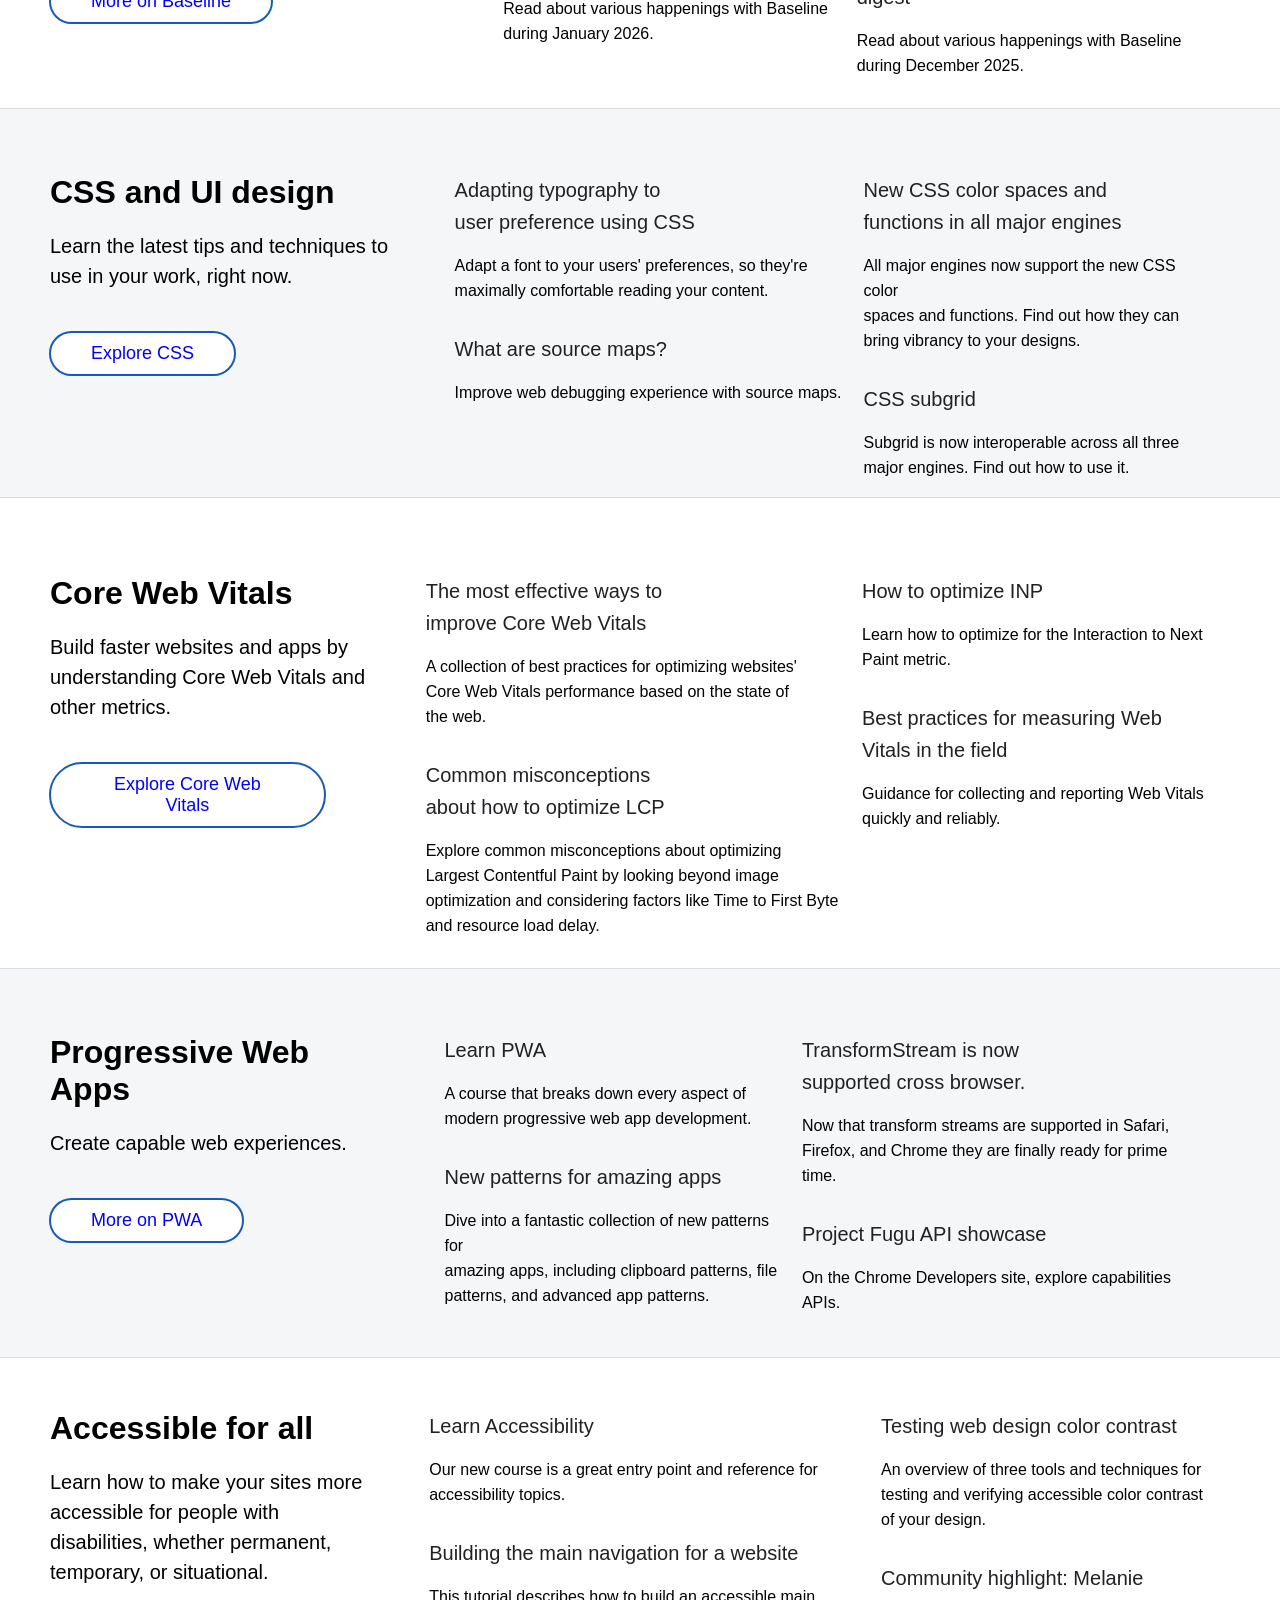
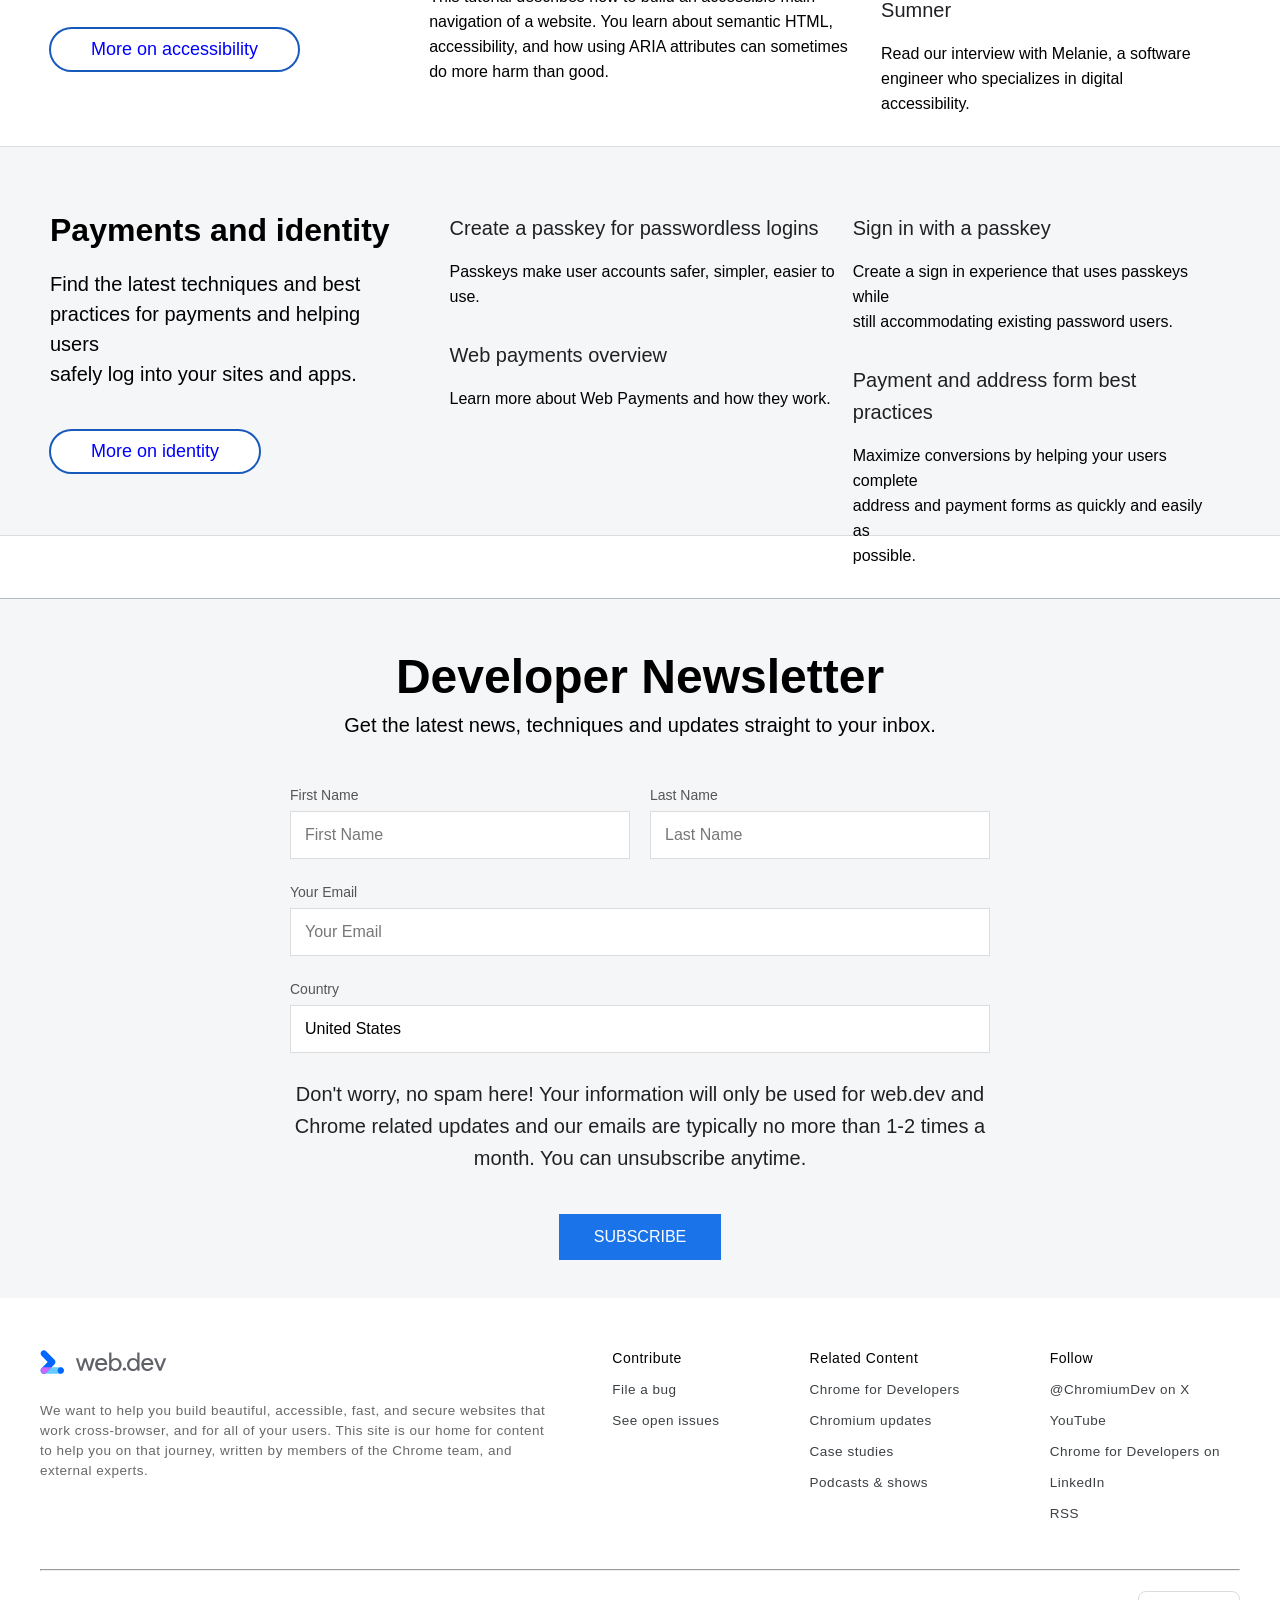
==== commit 92b85761: "i made changes" ====
--- a/index.html
+++ b/index.html
@@ -90,7 +90,6 @@
             <button class="btn">
                 <a href="">Learn more</a>
             </button>
-
         </div>
 
 
@@ -560,14 +559,58 @@
                     </div>
                 </div>
 
-                <!-- <header>
-        <h2>
-            Developer Newsletter
-        </h2>
-        <div>
-            Get the latest news, techniques and updates straight to your inbox.
-        </div>
-   </header> -->
+                <header class="form-page">
+                    <h2>
+                        Developer Newsletter
+                    </h2>
+                    <p>
+                        Get the latest news, techniques and updates straight to your inbox.
+                    </p>
+
+                    <div class="form-container">
+
+                        <div class="name-section">
+
+                            <div class="input-group">
+                                <label>First Name</label>
+                                <div class="fake-input">First Name</div>
+                            </div>
+
+                            <div class="input-group">
+                                <label>Last Name</label>
+                                <div class="fake-input">Last Name</div>
+                            </div>
+
+                        </div>
+
+                        <div class="input-group">
+                            <label>Your Email</label>
+                            <div class="fake-input">Your Email</div>
+                        </div>
+
+                        <div class="input-group">
+                            <label>Country</label>
+
+                            <div class="fake-select">
+                                <span>United States</span>
+                            </div>
+                        </div>
+
+                        <p class="info-text">
+                            Don't worry, no spam here! Your information will only be used for
+                            web.dev and Chrome related updates and our emails are typically
+                            no more than 1-2 times a month. You can unsubscribe anytime.
+                        </p>
+                            
+
+                    
+
+                        <button class="submit-btn">
+                            SUBSCRIBE
+                        </button>
+
+                    </div>
+                </header>
 
 
                 <footer class="footer">
--- a/style.css
+++ b/style.css
@@ -117,7 +117,6 @@
      width: 100%;
     height: 60px;
     background-color: #e8f0fe;
-    /* font-size: 18px; */
     padding: 20px;
     color: #303f9f;
 }
@@ -126,7 +125,6 @@
     display: flex;
     justify-content: space-between;
     padding: 20px 50px;
-    /* gap: 40px; */
     margin-top: 40px;
 }
 
@@ -215,8 +213,8 @@
  padding: 10px 40px; 
  margin: 20px 50px; 
  border: 2px solid #185abc; 
- border-radius: 60px; /* padding-left: 80px; */
-  margin-left: 100px; /* height: 35px; */
+ border-radius: 60px; 
+  margin-left: 100px; 
  cursor: pointer;
 }
 
@@ -239,7 +237,6 @@
 .Section2-first{
     display: flex;
     justify-content: space-between;
-    /* margin-top: 15px; */
     align-items: center;
     
 }
@@ -257,9 +254,7 @@
 }
 .Section2-second{
     display: flex;
-    /* justify-content: space-between; */
     padding-right: 40px;
-    /* padding-left: 30px; */
     gap: 20px;
 }
 .sec2-Card{
@@ -270,13 +265,6 @@
     border-radius: 40px;
     
 }
-/* .sec2-Card a{
-      border: 1px solid black;
-    background-color: #f5f6f7;
-    border-radius: 50px;
-    width: 10px;
-    height: 10px;
-} */
 .sec2-Card img{
     padding: 100px 50px 50px 180px;
   
@@ -300,7 +288,6 @@
 .Section3-first{
     display: flex;
     justify-content: space-between;
-    /* margin-top: 15px; */
     align-items: center;
 }
 .Section3{
@@ -401,13 +388,12 @@
     padding-left: 50px;
     justify-content: center;
     padding-bottom: -20px;
-    /* gap: px; */
+    
 }
 .side-section5{
     display: flex;
     gap: 12px;
     padding-left: 50px;
-    /* align-items: center; */
 }
 .sub-sec5 h2{
     font-size: 32px;
@@ -448,9 +434,8 @@
     margin: 40px 50px;
     border: 2px solid #185abc;
     border-radius: 60px;
-    /* padding-left: 80px; */
     margin-left: -1px;
-    /* height: 35px; */
+  
 }
 .sec5-btn a{
     color: #0000ff;
@@ -475,7 +460,6 @@
     gap: 25px;
     padding: 50px;
     flex-wrap: wrap;
-    /* text-align: center; */
 }
 
 .course{
@@ -627,4 +611,78 @@
 .sub-left a:hover{
     text-decoration: underline;
     color: #1a73e8;
+}
+.form-page{
+    background-color: #f5f6f7;
+    padding-top: 30px;
+    border-top: 0.8px solid #b3bbc6;
+    height: 700px;
+}
+.form-page h2{
+    font-size: 48px;
+    font-weight: 700;
+    text-align: center;
+    margin-top: 20px;
+}
+.form-page p{
+     font-size: 20px;
+     text-align: center;
+     margin-top: 10px;
+}
+
+
+.form-container{
+    width: 700px;
+    margin: 50px auto;
+}
+
+.name-section{
+    display: flex;
+    gap: 20px;
+}
+
+.input-group{
+    width: 100%;
+    margin-bottom: 25px;
+}
+
+.input-group label{
+    display: block;
+    margin-bottom: 8px;
+    font-size: 14px;
+    color: #555;
+}
+
+.fake-input{
+    background-color: white;
+    border: 1px solid #dcdcdc;
+    padding: 14px;
+    font-size: 16px;
+    color: #777;
+}
+
+.fake-select{
+    background-color: white;
+    border: 1px solid #dcdcdc;
+    padding: 14px;
+    display: flex;
+    justify-content: space-between;
+    align-items: center;
+}
+
+.info-text{
+    font-size: 10px;
+    line-height: 32px;
+    margin-top: 20px;
+    margin-bottom: 40px;
+    color: #202124;
+}
+.submit-btn{
+    display: block;
+    margin: 40px auto;
+    padding: 14px 35px;
+    background-color: #1a73e8;
+    border: none;
+    color: white;
+    font-size: 16px;
 }
